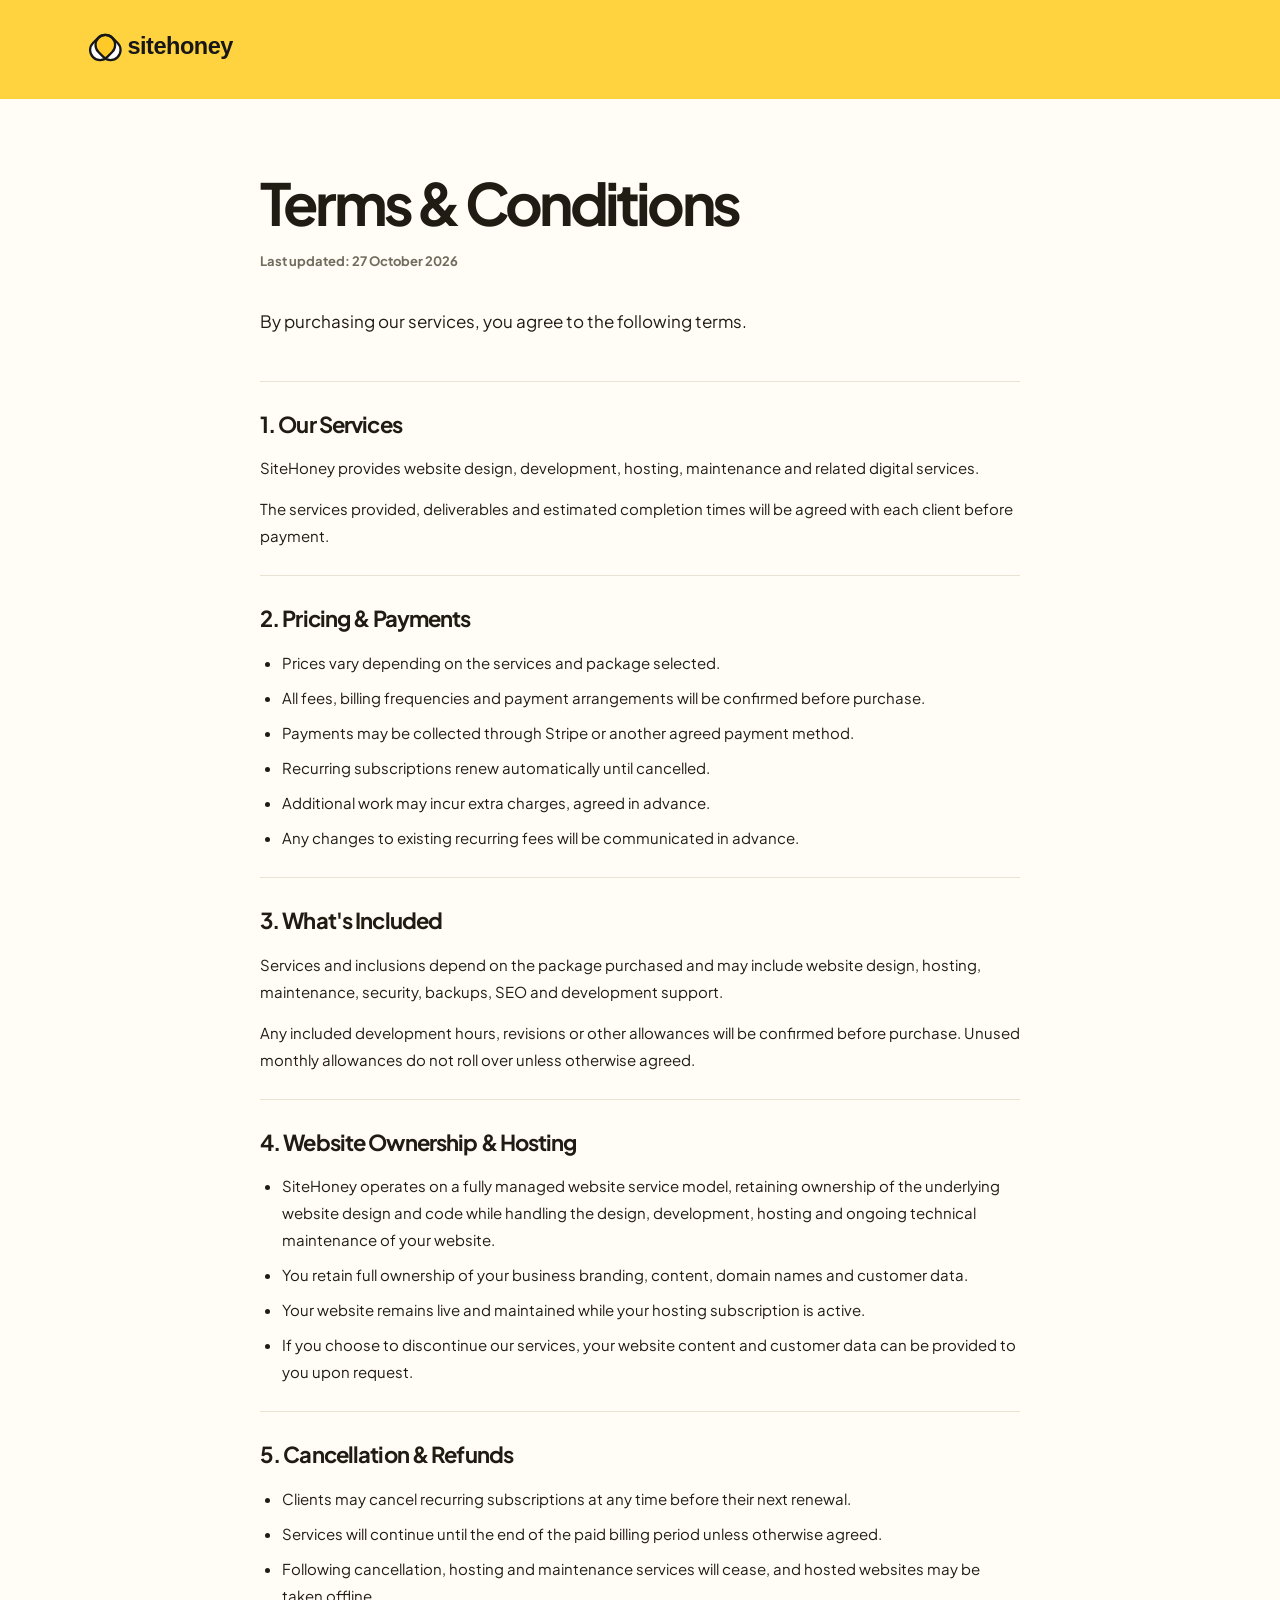
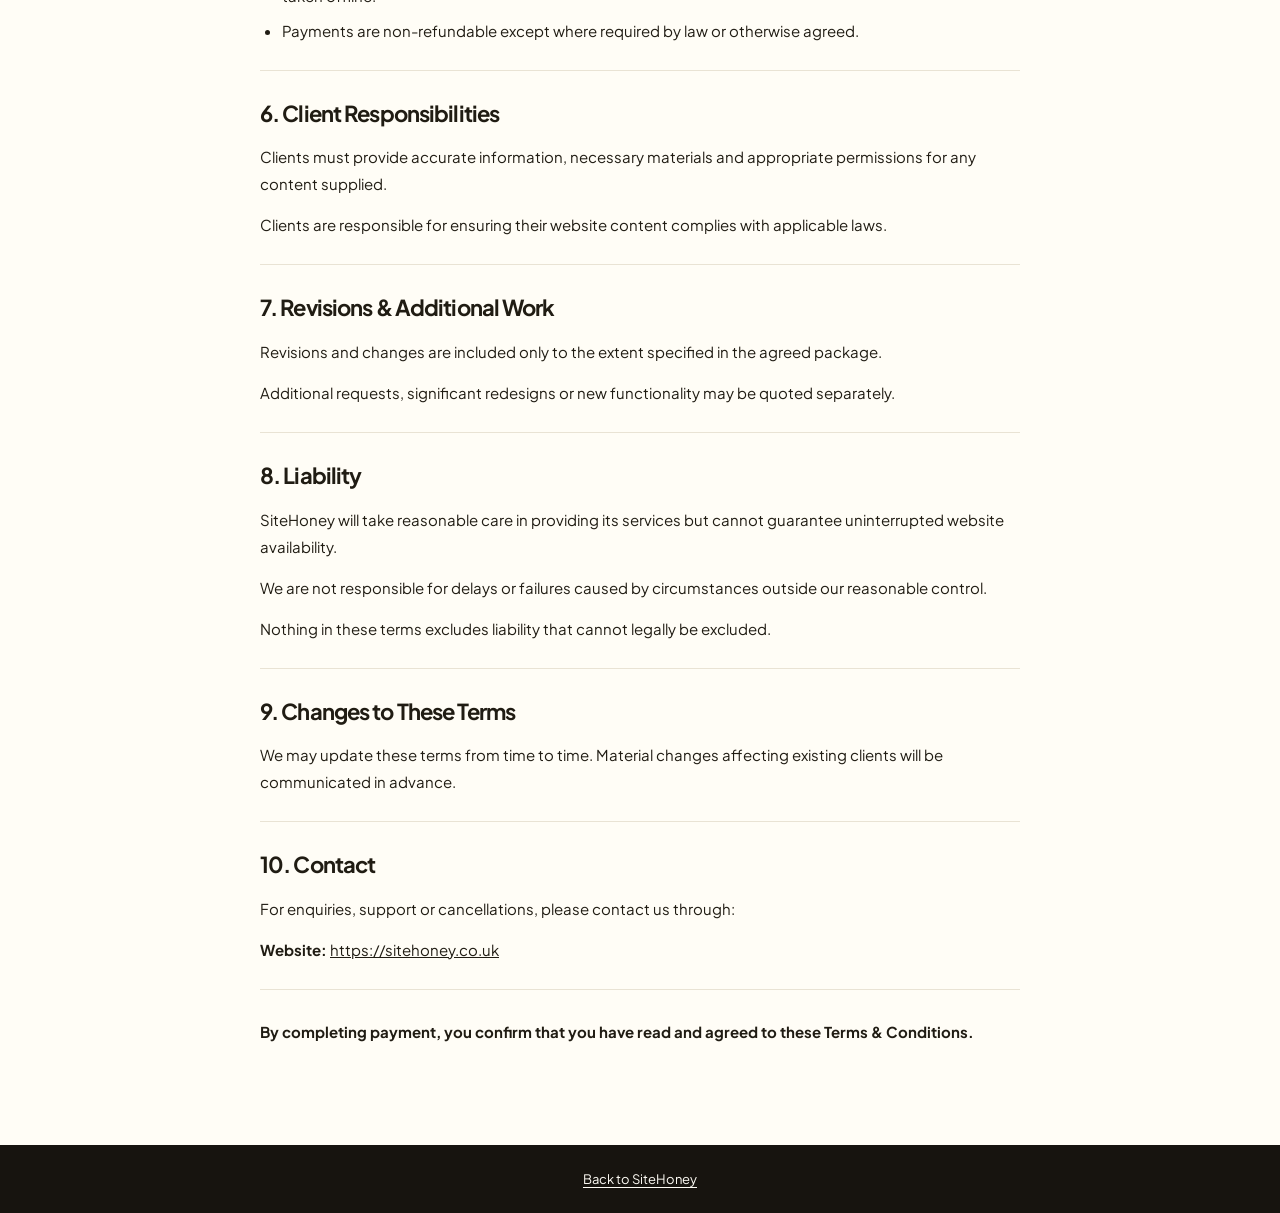
==== terms/index.html @ e10ef5e4 "Use clean Terms URL" ====
<!doctype html>
<html lang="en">
<head>
  <meta charset="utf-8">
  <meta name="viewport" content="width=device-width, initial-scale=1">
  <meta name="theme-color" content="#ffd23f">
  <meta name="description" content="Terms and Conditions for SiteHoney website design, development, hosting and maintenance services.">
  <link rel="icon" href="../assets/logo/sitehoney-square.svg" type="image/svg+xml">
  <link rel="apple-touch-icon" href="../assets/logo/sitehoney-square.png">
  <link rel="preconnect" href="https://fonts.googleapis.com">
  <link rel="preconnect" href="https://fonts.gstatic.com" crossorigin>
  <link href="https://fonts.googleapis.com/css2?family=Plus+Jakarta+Sans:wght@400;500;600;700;800&display=swap" rel="stylesheet">
  <link rel="canonical" href="https://sitehoney.co.uk/terms/">
  <title>Terms &amp; Conditions | SiteHoney</title>
  <style>
    :root{--ink:#201c13;--cream:#fffdf6;--muted:#706b5d;--line:#e9e3d4;--yellow:#ffd23f}
    *{box-sizing:border-box}
    body{margin:0;background:var(--cream);color:var(--ink);font-family:'Plus Jakarta Sans',sans-serif;-webkit-font-smoothing:antialiased}
    a{color:inherit}
    a:focus-visible{outline:3px solid var(--ink);outline-offset:4px}
    .site-header{background:var(--yellow);padding:22px max(24px,calc((100% - 1120px)/2))}
    .site-header a{display:inline-flex;align-items:center;text-decoration:none}
    .site-header img{display:block;width:190px;max-width:100%;height:auto}
    main{width:min(760px,calc(100% - 48px));margin:0 auto;padding:72px 0 100px}
    h1{font-size:clamp(36px,6vw,58px);line-height:1.12;letter-spacing:-.065em;margin:0 0 14px}
    .updated{font-size:13px;font-weight:700;color:var(--muted);margin:0 0 34px}
    .intro{font-size:17px;line-height:1.75;margin:0 0 44px}
    section{border-top:1px solid var(--line);padding:28px 0 26px}
    h2{font-size:22px;line-height:1.3;letter-spacing:-.04em;margin:0 0 16px}
    p,li{font-size:15px;line-height:1.8}
    p{margin:0 0 14px}
    p:last-child{margin-bottom:0}
    ul{margin:0;padding-left:22px}
    li+li{margin-top:8px}
    .agreement{border-top:1px solid var(--line);padding-top:28px;font-weight:700}
    footer{background:#17140f;color:#fffdf6;padding:26px 24px;text-align:center;font-size:13px}
    footer a{color:inherit;text-underline-offset:3px}
    @media(max-width:600px){.site-header{padding:18px 24px}.site-header img{width:160px}main{padding:48px 0 72px}section{padding:24px 0 22px}}
  </style>
</head>
<body>
  <header class="site-header"><a href="/" aria-label="SiteHoney home"><img src="../assets/logo/sitehoney-wordmark.svg" alt="SiteHoney"></a></header>
  <main>
    <h1>Terms &amp; Conditions</h1>
    <p class="updated">Last updated: 27 October 2026</p>
    <p class="intro">By purchasing our services, you agree to the following terms.</p>

    <section>
      <h2>1. Our Services</h2>
      <p>SiteHoney provides website design, development, hosting, maintenance and related digital services.</p>
      <p>The services provided, deliverables and estimated completion times will be agreed with each client before payment.</p>
    </section>

    <section>
      <h2>2. Pricing &amp; Payments</h2>
      <ul>
        <li>Prices vary depending on the services and package selected.</li>
        <li>All fees, billing frequencies and payment arrangements will be confirmed before purchase.</li>
        <li>Payments may be collected through Stripe or another agreed payment method.</li>
        <li>Recurring subscriptions renew automatically until cancelled.</li>
        <li>Additional work may incur extra charges, agreed in advance.</li>
        <li>Any changes to existing recurring fees will be communicated in advance.</li>
      </ul>
    </section>

    <section>
      <h2>3. What's Included</h2>
      <p>Services and inclusions depend on the package purchased and may include website design, hosting, maintenance, security, backups, SEO and development support.</p>
      <p>Any included development hours, revisions or other allowances will be confirmed before purchase. Unused monthly allowances do not roll over unless otherwise agreed.</p>
    </section>

    <section>
      <h2>4. Website Ownership &amp; Hosting</h2>
      <ul>
        <li>SiteHoney operates on a fully managed website service model, retaining ownership of the underlying website design and code while handling the design, development, hosting and ongoing technical maintenance of your website.</li>
        <li>You retain full ownership of your business branding, content, domain names and customer data.</li>
        <li>Your website remains live and maintained while your hosting subscription is active.</li>
        <li>If you choose to discontinue our services, your website content and customer data can be provided to you upon request.</li>
      </ul>
    </section>

    <section>
      <h2>5. Cancellation &amp; Refunds</h2>
      <ul>
        <li>Clients may cancel recurring subscriptions at any time before their next renewal.</li>
        <li>Services will continue until the end of the paid billing period unless otherwise agreed.</li>
        <li>Following cancellation, hosting and maintenance services will cease, and hosted websites may be taken offline.</li>
        <li>Payments are non-refundable except where required by law or otherwise agreed.</li>
      </ul>
    </section>

    <section>
      <h2>6. Client Responsibilities</h2>
      <p>Clients must provide accurate information, necessary materials and appropriate permissions for any content supplied.</p>
      <p>Clients are responsible for ensuring their website content complies with applicable laws.</p>
    </section>

    <section>
      <h2>7. Revisions &amp; Additional Work</h2>
      <p>Revisions and changes are included only to the extent specified in the agreed package.</p>
      <p>Additional requests, significant redesigns or new functionality may be quoted separately.</p>
    </section>

    <section>
      <h2>8. Liability</h2>
      <p>SiteHoney will take reasonable care in providing its services but cannot guarantee uninterrupted website availability.</p>
      <p>We are not responsible for delays or failures caused by circumstances outside our reasonable control.</p>
      <p>Nothing in these terms excludes liability that cannot legally be excluded.</p>
    </section>

    <section>
      <h2>9. Changes to These Terms</h2>
      <p>We may update these terms from time to time. Material changes affecting existing clients will be communicated in advance.</p>
    </section>

    <section>
      <h2>10. Contact</h2>
      <p>For enquiries, support or cancellations, please contact us through:</p>
      <p><strong>Website:</strong> <a href="https://sitehoney.co.uk">https://sitehoney.co.uk</a></p>
    </section>

    <p class="agreement">By completing payment, you confirm that you have read and agreed to these Terms &amp; Conditions.</p>
  </main>
  <footer><a href="/">Back to SiteHoney</a></footer>
</body>
</html>
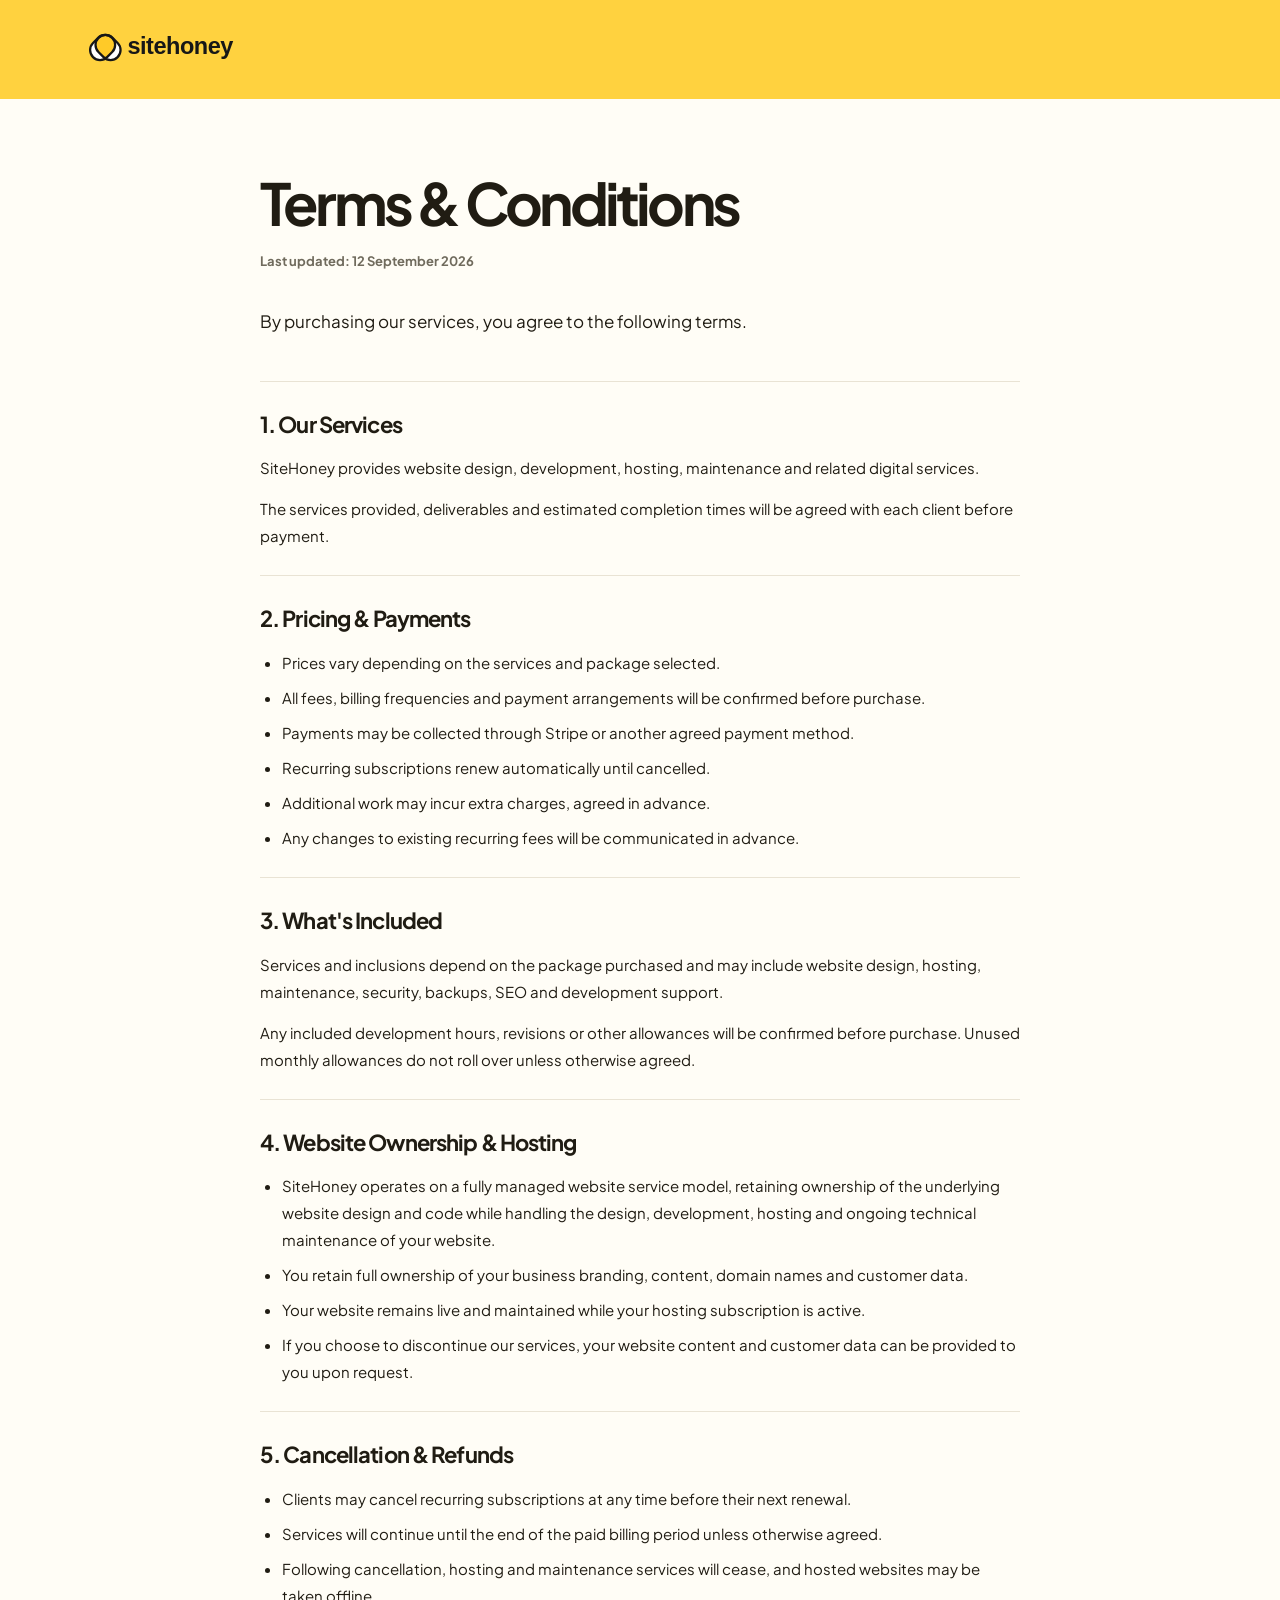
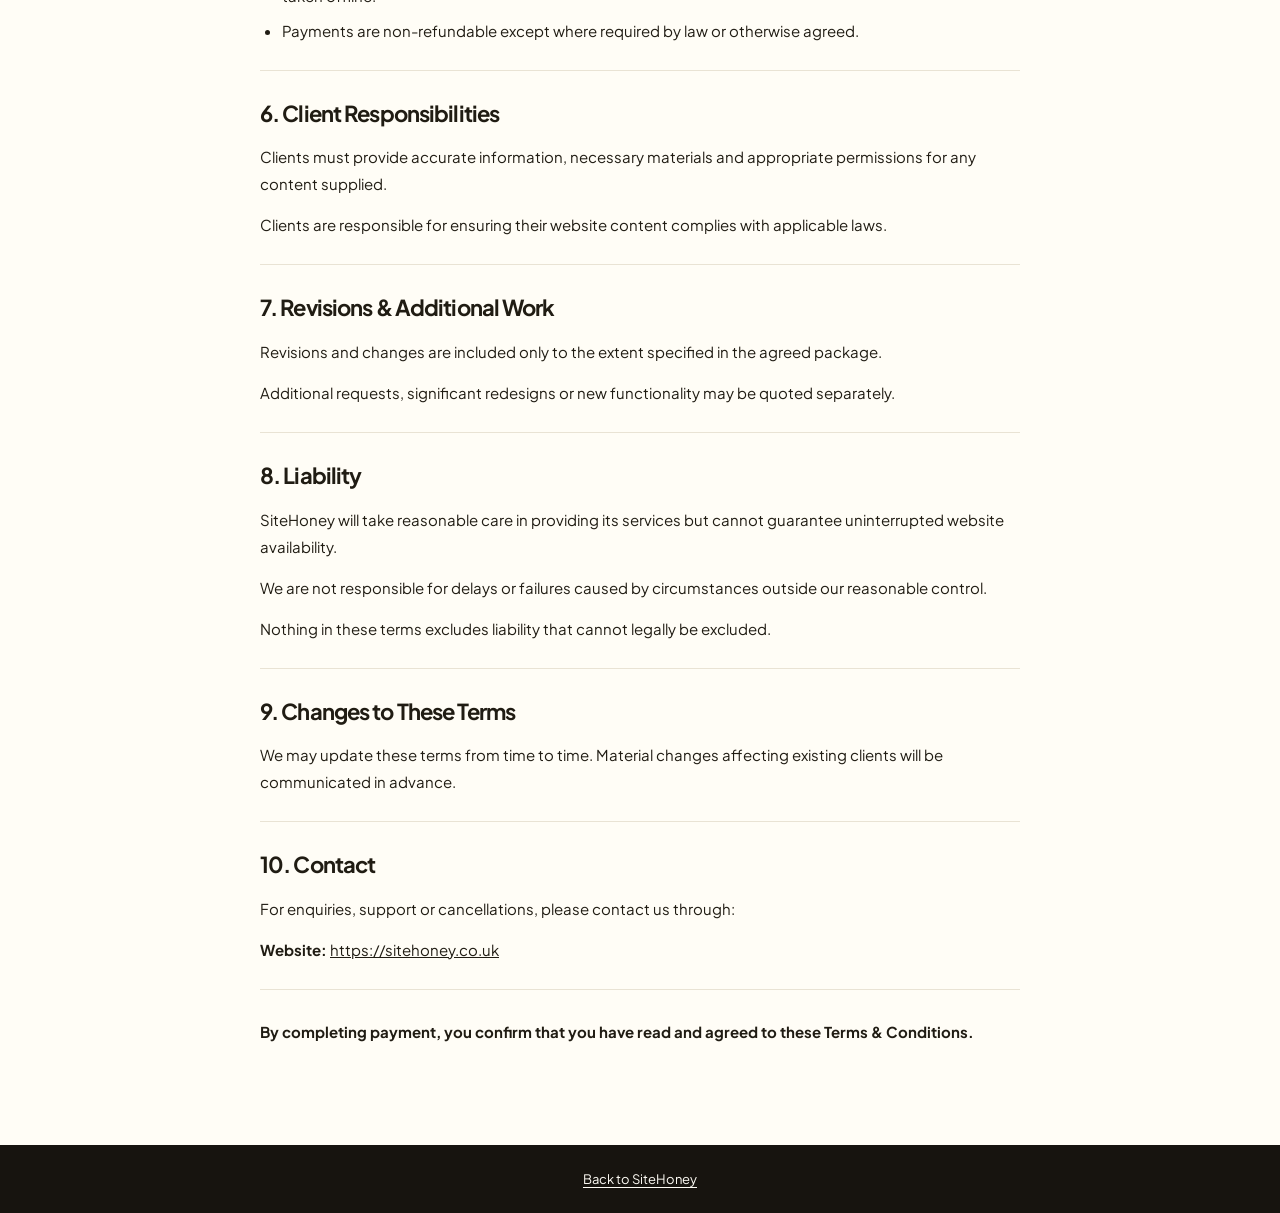
==== commit 0cfc645d: "Update Terms displayed date" ====
--- a/terms/index.html
+++ b/terms/index.html
@@ -42,7 +42,7 @@
   <header class="site-header"><a href="/" aria-label="SiteHoney home"><img src="../assets/logo/sitehoney-wordmark.svg" alt="SiteHoney"></a></header>
   <main>
     <h1>Terms &amp; Conditions</h1>
-    <p class="updated">Last updated: 27 October 2026</p>
+    <p class="updated">Last updated: 12 September 2026</p>
     <p class="intro">By purchasing our services, you agree to the following terms.</p>
 
     <section>
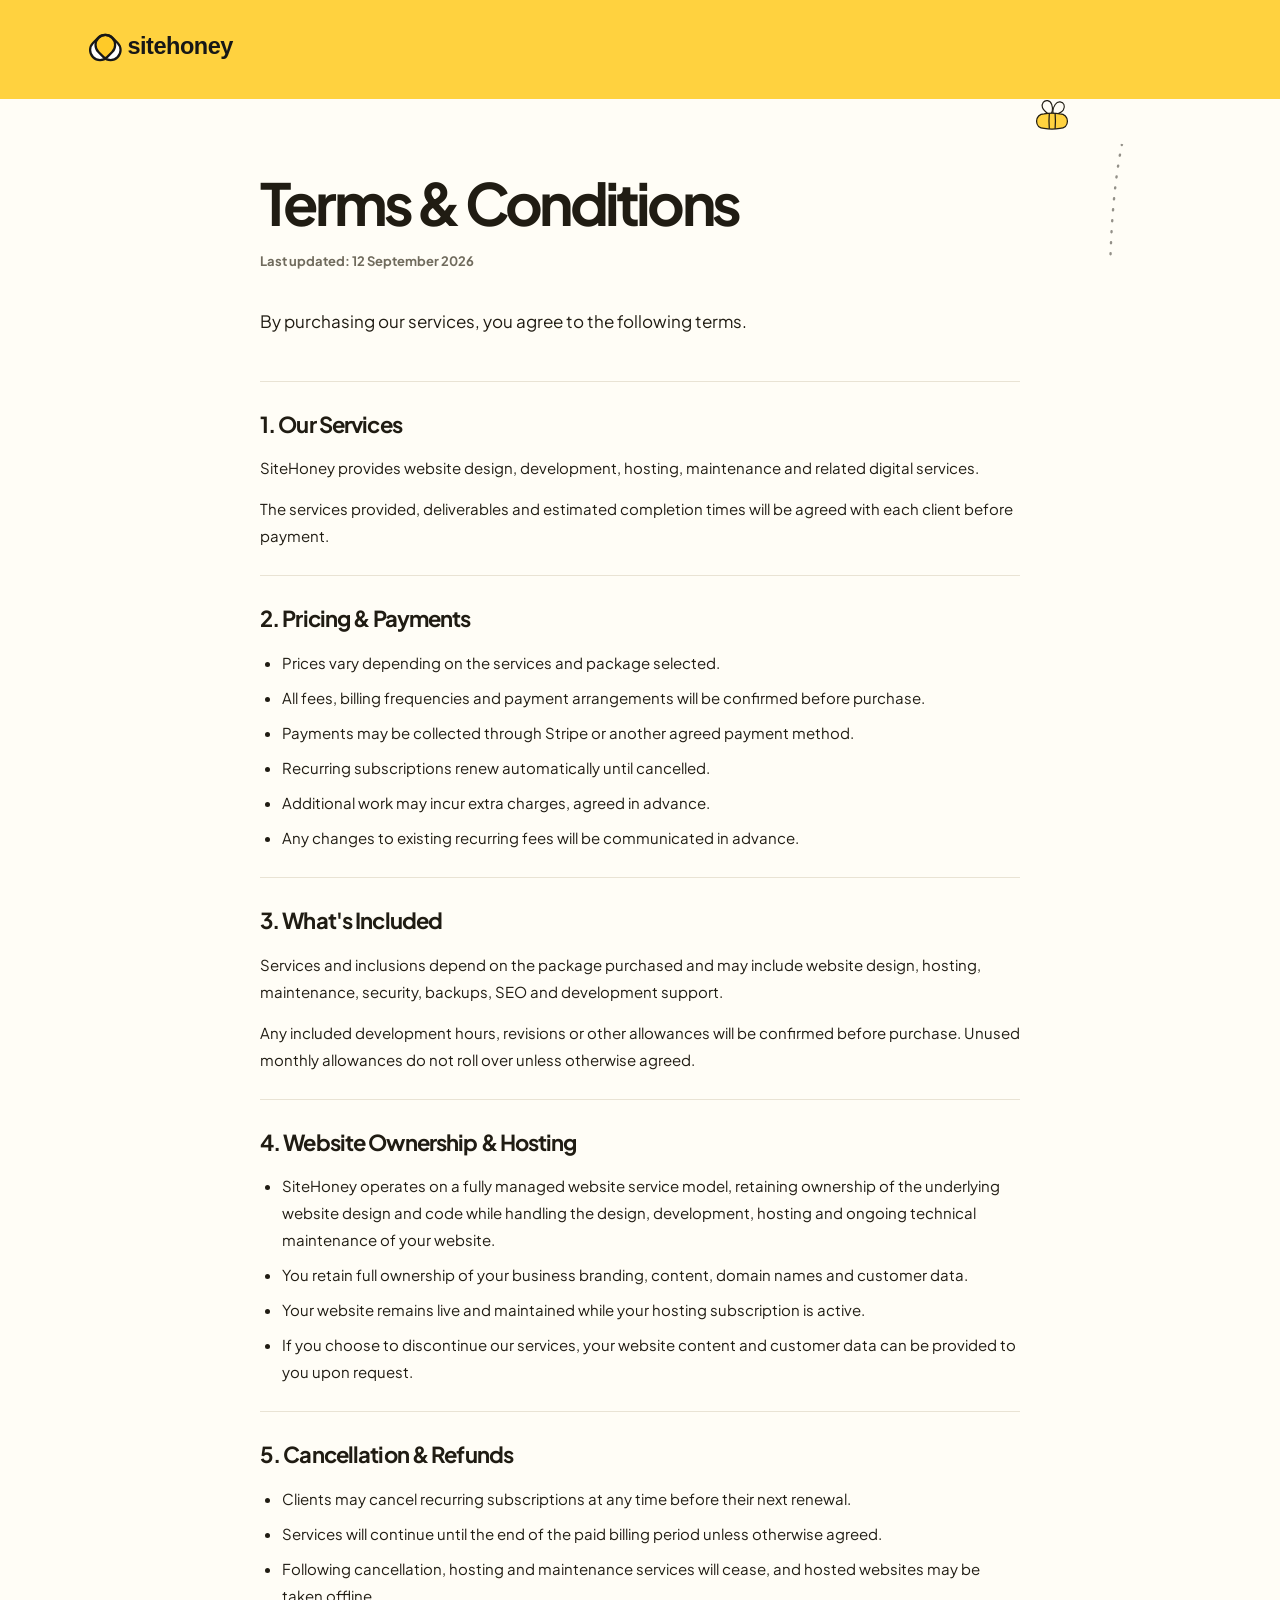
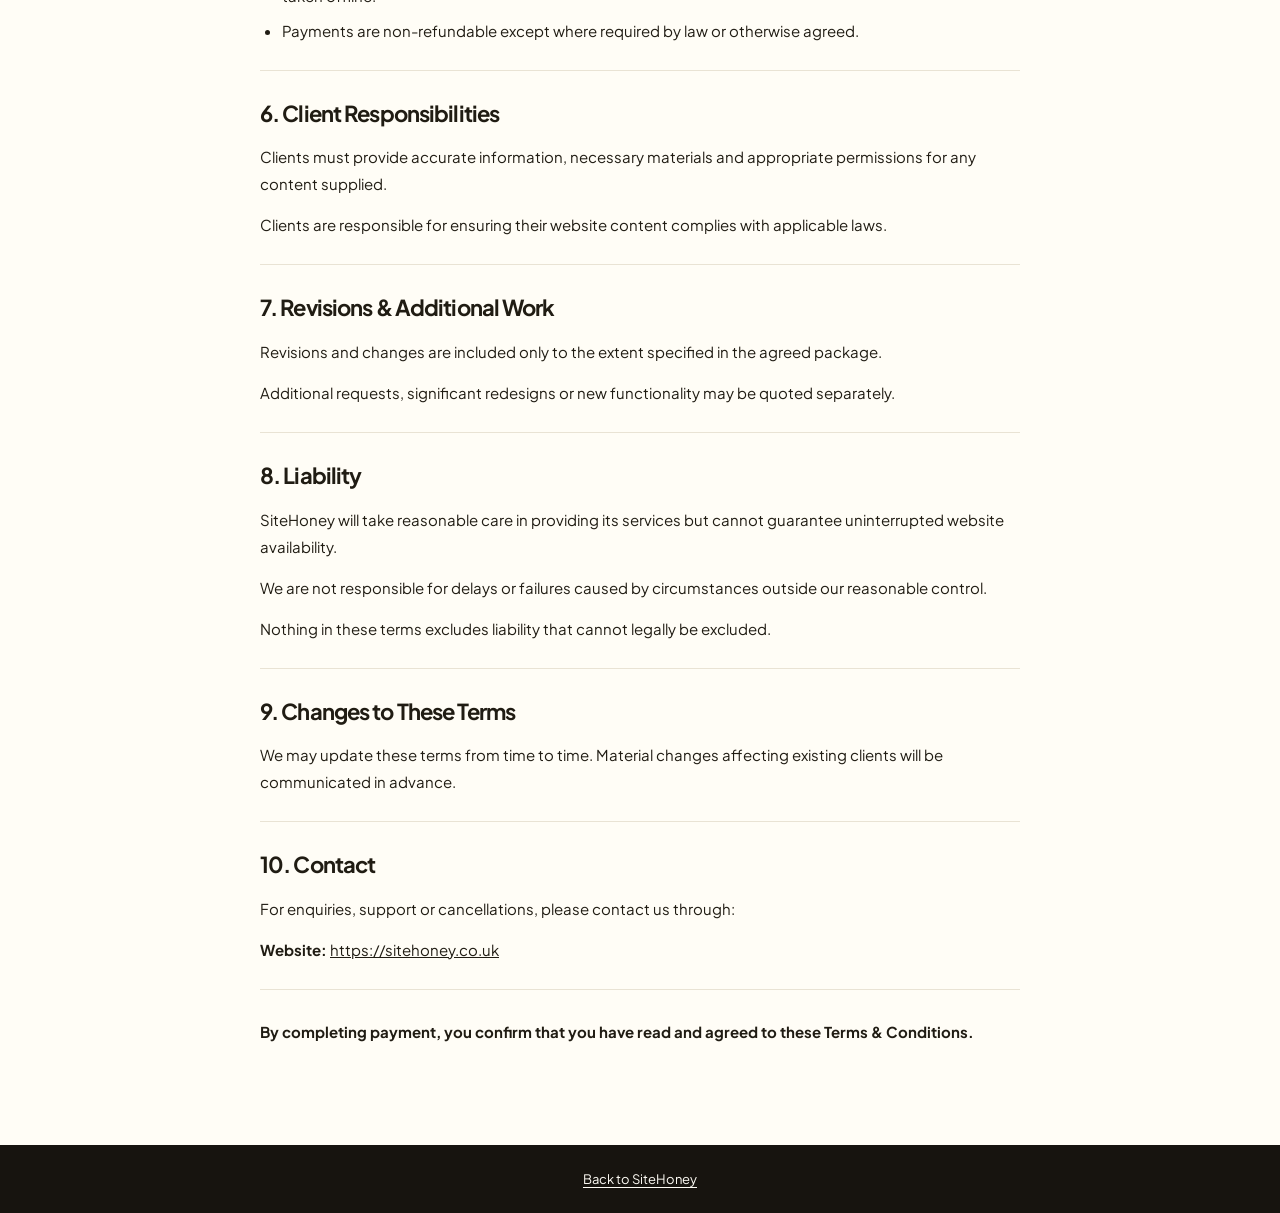
==== commit 380647b6: "Add scroll-following bee to Terms page" ====
--- a/terms/index.html
+++ b/terms/index.html
@@ -21,7 +21,7 @@
     .site-header{background:var(--yellow);padding:22px max(24px,calc((100% - 1120px)/2))}
     .site-header a{display:inline-flex;align-items:center;text-decoration:none}
     .site-header img{display:block;width:190px;max-width:100%;height:auto}
-    main{width:min(760px,calc(100% - 48px));margin:0 auto;padding:72px 0 100px}
+    main{position:relative;width:min(760px,calc(100% - 48px));margin:0 auto;padding:72px 0 100px}
     h1{font-size:clamp(36px,6vw,58px);line-height:1.12;letter-spacing:-.065em;margin:0 0 14px}
     .updated{font-size:13px;font-weight:700;color:var(--muted);margin:0 0 34px}
     .intro{font-size:17px;line-height:1.75;margin:0 0 44px}
@@ -35,12 +35,32 @@
     .agreement{border-top:1px solid var(--line);padding-top:28px;font-weight:700}
     footer{background:#17140f;color:#fffdf6;padding:26px 24px;text-align:center;font-size:13px}
     footer a{color:inherit;text-underline-offset:3px}
+    .terms-flight{position:absolute;top:0;bottom:0;left:calc(100% + 12px);width:clamp(46px,calc((100vw - 760px)/2 - 32px),180px);pointer-events:none;overflow:visible}
+    .terms-flight-track{display:block;width:100%;height:100%;overflow:visible}
+    .terms-flight-trail{fill:none;stroke:var(--ink);stroke-width:2.4;stroke-linecap:round;stroke-dasharray:1 10;opacity:.48}
+    .terms-bee{position:absolute;top:0;left:0;width:40px;height:33px;color:var(--ink);overflow:visible;will-change:transform}
+    @media(max-width:900px){main{width:min(760px,calc(100% - 96px));margin-left:24px;margin-right:72px}.terms-flight{left:calc(100% + 5px);width:46px}.terms-bee{width:32px;height:26px}}
     @media(max-width:600px){.site-header{padding:18px 24px}.site-header img{width:160px}main{padding:48px 0 72px}section{padding:24px 0 22px}}
+    @media(prefers-reduced-motion:reduce){.terms-flight{display:none}}
   </style>
 </head>
 <body>
   <header class="site-header"><a href="/" aria-label="SiteHoney home"><img src="../assets/logo/sitehoney-wordmark.svg" alt="SiteHoney"></a></header>
   <main>
+    <div class="terms-flight" aria-hidden="true">
+      <svg class="terms-flight-track">
+        <defs><mask id="terms-trail-reveal" maskUnits="userSpaceOnUse"><path id="terms-trail-mask" fill="none" stroke="#fff" stroke-width="8"/></mask></defs>
+        <path id="terms-flight-path" class="terms-flight-trail" mask="url(#terms-trail-reveal)"/>
+      </svg>
+      <svg class="terms-bee" viewBox="0 0 96 78">
+        <g fill="#fffdf6" stroke="currentColor" stroke-width="2.7">
+          <g><path d="M44 39 C36 35 26 33 21 25 C16 16 20 7 29 6 C39 5 45 17 46 28 C46 33 45 37 44 39 Z"/><animateTransform attributeName="transform" type="rotate" values="-13 44 39;14 44 39;-13 44 39" dur=".12s" repeatCount="indefinite"/></g>
+          <g><path d="M52 39 C60 35 70 33 75 25 C80 16 76 7 67 6 C57 5 51 17 50 28 C50 33 51 37 52 39 Z"/><animateTransform attributeName="transform" type="rotate" values="13 52 39;-14 52 39;13 52 39" dur=".105s" begin="-.052s" repeatCount="indefinite"/></g>
+        </g>
+        <path d="M29 35 C18 35 11 43 11 53 C11 63 18 70 29 70 Q48 73 67 70 C78 70 85 63 85 53 C85 43 78 35 67 35 Q48 32 29 35 Z" fill="#ffd23f" stroke="currentColor" stroke-width="3"/>
+        <path d="M41.5 35.2 Q40 52.5 41.5 69.6 M55.5 35.2 Q57 52.5 55.5 69.6" stroke="currentColor" stroke-width="3" stroke-linecap="round" fill="none"/>
+      </svg>
+    </div>
     <h1>Terms &amp; Conditions</h1>
     <p class="updated">Last updated: 12 September 2026</p>
     <p class="intro">By purchasing our services, you agree to the following terms.</p>
@@ -122,5 +142,79 @@
     <p class="agreement">By completing payment, you confirm that you have read and agreed to these Terms &amp; Conditions.</p>
   </main>
   <footer><a href="/">Back to SiteHoney</a></footer>
+  <script>
+    (() => {
+      const flight = document.querySelector('.terms-flight');
+      const path = document.getElementById('terms-flight-path');
+      const mask = document.getElementById('terms-trail-mask');
+      const bee = document.querySelector('.terms-bee');
+      let pathLength = 0;
+      let current = 0;
+      let target = 0;
+      let animating = false;
+
+      function makePath() {
+        const width = flight.clientWidth;
+        const height = flight.clientHeight;
+        const center = width / 2;
+        const swing = Math.min(width * .28, 42);
+        const start = 45;
+        const finish = height - 42;
+        const span = finish - start;
+        const first = start + span * .27;
+        const second = start + span * .66;
+        const loop = Math.min(68, Math.max(26, span * .055));
+        const d = [
+          `M ${center} ${start}`,
+          `C ${center-swing} ${start+span*.08} ${center+swing} ${first-loop} ${center} ${first}`,
+          `C ${center+swing*1.4} ${first-loop*.65} ${center+swing*1.4} ${first+loop*.65} ${center} ${first+loop*.55}`,
+          `C ${center-swing*1.4} ${first+loop*.65} ${center-swing*1.4} ${first-loop*.65} ${center} ${first}`,
+          `C ${center-swing} ${first+span*.1} ${center+swing} ${second-loop} ${center} ${second}`,
+          `C ${center-swing*1.4} ${second-loop*.65} ${center-swing*1.4} ${second+loop*.65} ${center} ${second+loop*.55}`,
+          `C ${center+swing*1.4} ${second+loop*.65} ${center+swing*1.4} ${second-loop*.65} ${center} ${second}`,
+          `C ${center+swing} ${second+span*.12} ${center-swing} ${finish-span*.1} ${center} ${finish}`
+        ].join(' ');
+        path.setAttribute('d', d);
+        mask.setAttribute('d', d);
+        pathLength = path.getTotalLength();
+        draw();
+      }
+
+      function draw() {
+        const distance = current * pathLength;
+        const point = path.getPointAtLength(distance);
+        const before = path.getPointAtLength(Math.max(0, distance - 10));
+        const after = path.getPointAtLength(Math.min(pathLength, distance + 10));
+        const tilt = Math.max(-22, Math.min(22, (after.x - before.x) * 1.4));
+        bee.style.transform = `translate3d(${point.x - bee.offsetWidth/2}px, ${point.y - bee.offsetHeight/2}px, 0) rotate(${tilt}deg)`;
+        mask.setAttribute('stroke-dasharray', `${distance} ${pathLength + 10}`);
+      }
+
+      function update() {
+        current += (target - current) * .22;
+        if (Math.abs(target - current) < .0005) current = target;
+        draw();
+        if (current !== target) requestAnimationFrame(update);
+        else animating = false;
+      }
+
+      function onScroll() {
+        const scrollable = document.documentElement.scrollHeight - window.innerHeight;
+        target = scrollable > 0 ? Math.max(0, Math.min(1, window.scrollY / scrollable)) : 0;
+        if (!animating) {
+          animating = true;
+          requestAnimationFrame(update);
+        }
+      }
+
+      makePath();
+      current = target = Math.max(0, Math.min(1, window.scrollY / Math.max(1, document.documentElement.scrollHeight - window.innerHeight)));
+      draw();
+      window.addEventListener('scroll', onScroll, {passive:true});
+      window.addEventListener('resize', makePath, {passive:true});
+      document.fonts?.ready.then(makePath);
+      if ('ResizeObserver' in window) new ResizeObserver(makePath).observe(document.querySelector('main'));
+    })();
+  </script>
 </body>
 </html>
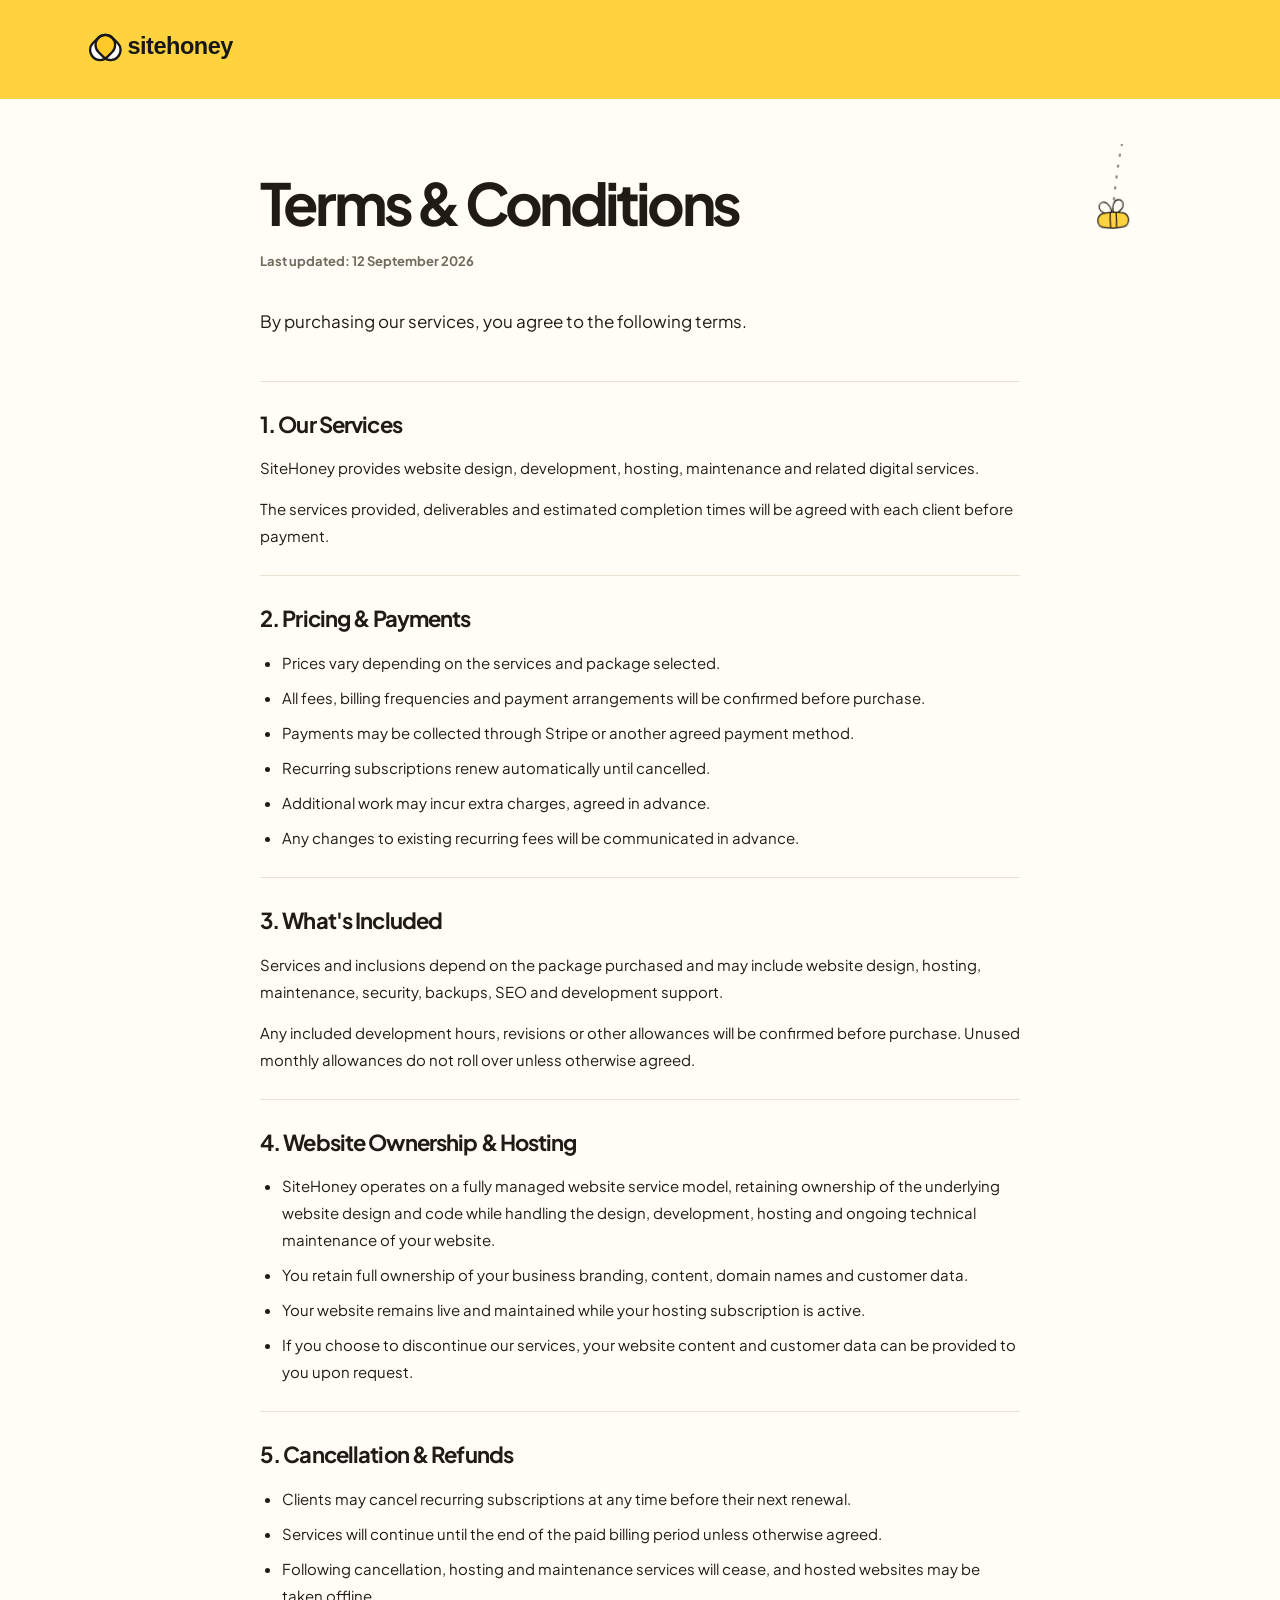
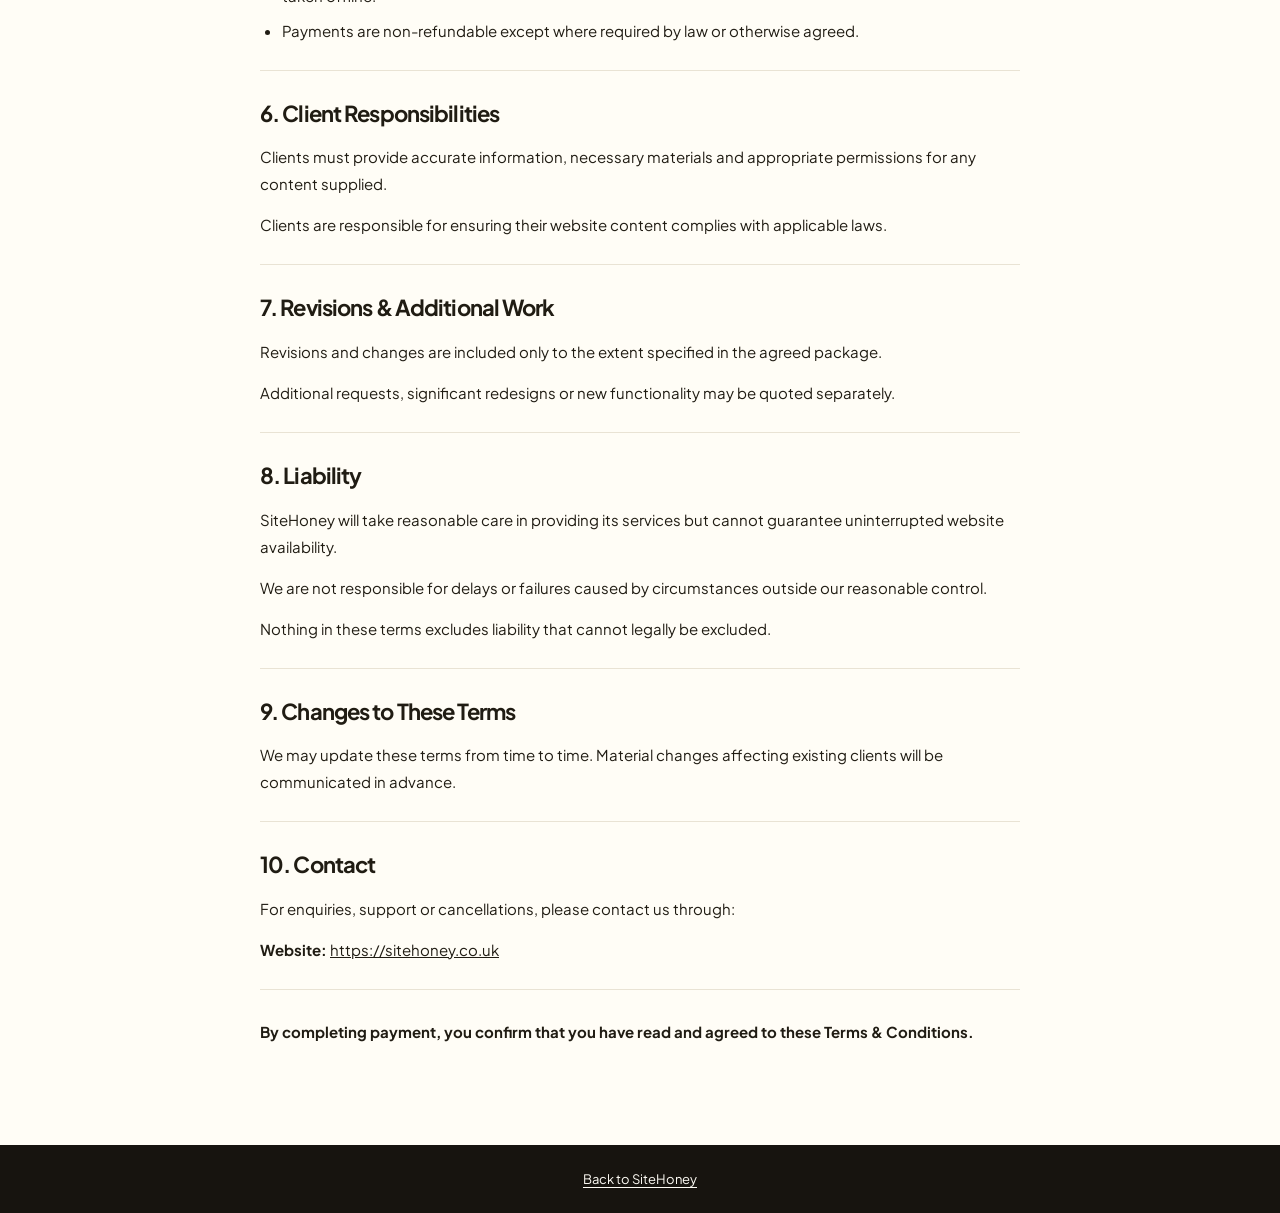
==== commit b6befe7a: "Fix Terms bee path positioning" ====
--- a/terms/index.html
+++ b/terms/index.html
@@ -35,7 +35,7 @@
     .agreement{border-top:1px solid var(--line);padding-top:28px;font-weight:700}
     footer{background:#17140f;color:#fffdf6;padding:26px 24px;text-align:center;font-size:13px}
     footer a{color:inherit;text-underline-offset:3px}
-    .terms-flight{position:absolute;top:0;bottom:0;left:calc(100% + 12px);width:clamp(46px,calc((100vw - 760px)/2 - 32px),180px);pointer-events:none;overflow:visible}
+    .terms-flight{position:absolute;top:0;bottom:0;left:calc(100% + 12px);width:clamp(46px,calc(50vw - 412px),180px);pointer-events:none;overflow:visible}
     .terms-flight-track{display:block;width:100%;height:100%;overflow:visible}
     .terms-flight-trail{fill:none;stroke:var(--ink);stroke-width:2.4;stroke-linecap:round;stroke-dasharray:1 10;opacity:.48}
     .terms-bee{position:absolute;top:0;left:0;width:40px;height:33px;color:var(--ink);overflow:visible;will-change:transform}
@@ -149,6 +149,8 @@
       const mask = document.getElementById('terms-trail-mask');
       const bee = document.querySelector('.terms-bee');
       let pathLength = 0;
+      let beeWidth = 0;
+      let beeHeight = 0;
       let current = 0;
       let target = 0;
       let animating = false;
@@ -177,6 +179,8 @@
         path.setAttribute('d', d);
         mask.setAttribute('d', d);
         pathLength = path.getTotalLength();
+        beeWidth = parseFloat(getComputedStyle(bee).width);
+        beeHeight = parseFloat(getComputedStyle(bee).height);
         draw();
       }
 
@@ -186,7 +190,9 @@
         const before = path.getPointAtLength(Math.max(0, distance - 10));
         const after = path.getPointAtLength(Math.min(pathLength, distance + 10));
         const tilt = Math.max(-22, Math.min(22, (after.x - before.x) * 1.4));
-        bee.style.transform = `translate3d(${point.x - bee.offsetWidth/2}px, ${point.y - bee.offsetHeight/2}px, 0) rotate(${tilt}deg)`;
+        bee.style.left = `${point.x - beeWidth/2}px`;
+        bee.style.top = `${point.y - beeHeight/2}px`;
+        bee.style.transform = `rotate(${tilt}deg)`;
         mask.setAttribute('stroke-dasharray', `${distance} ${pathLength + 10}`);
       }
 
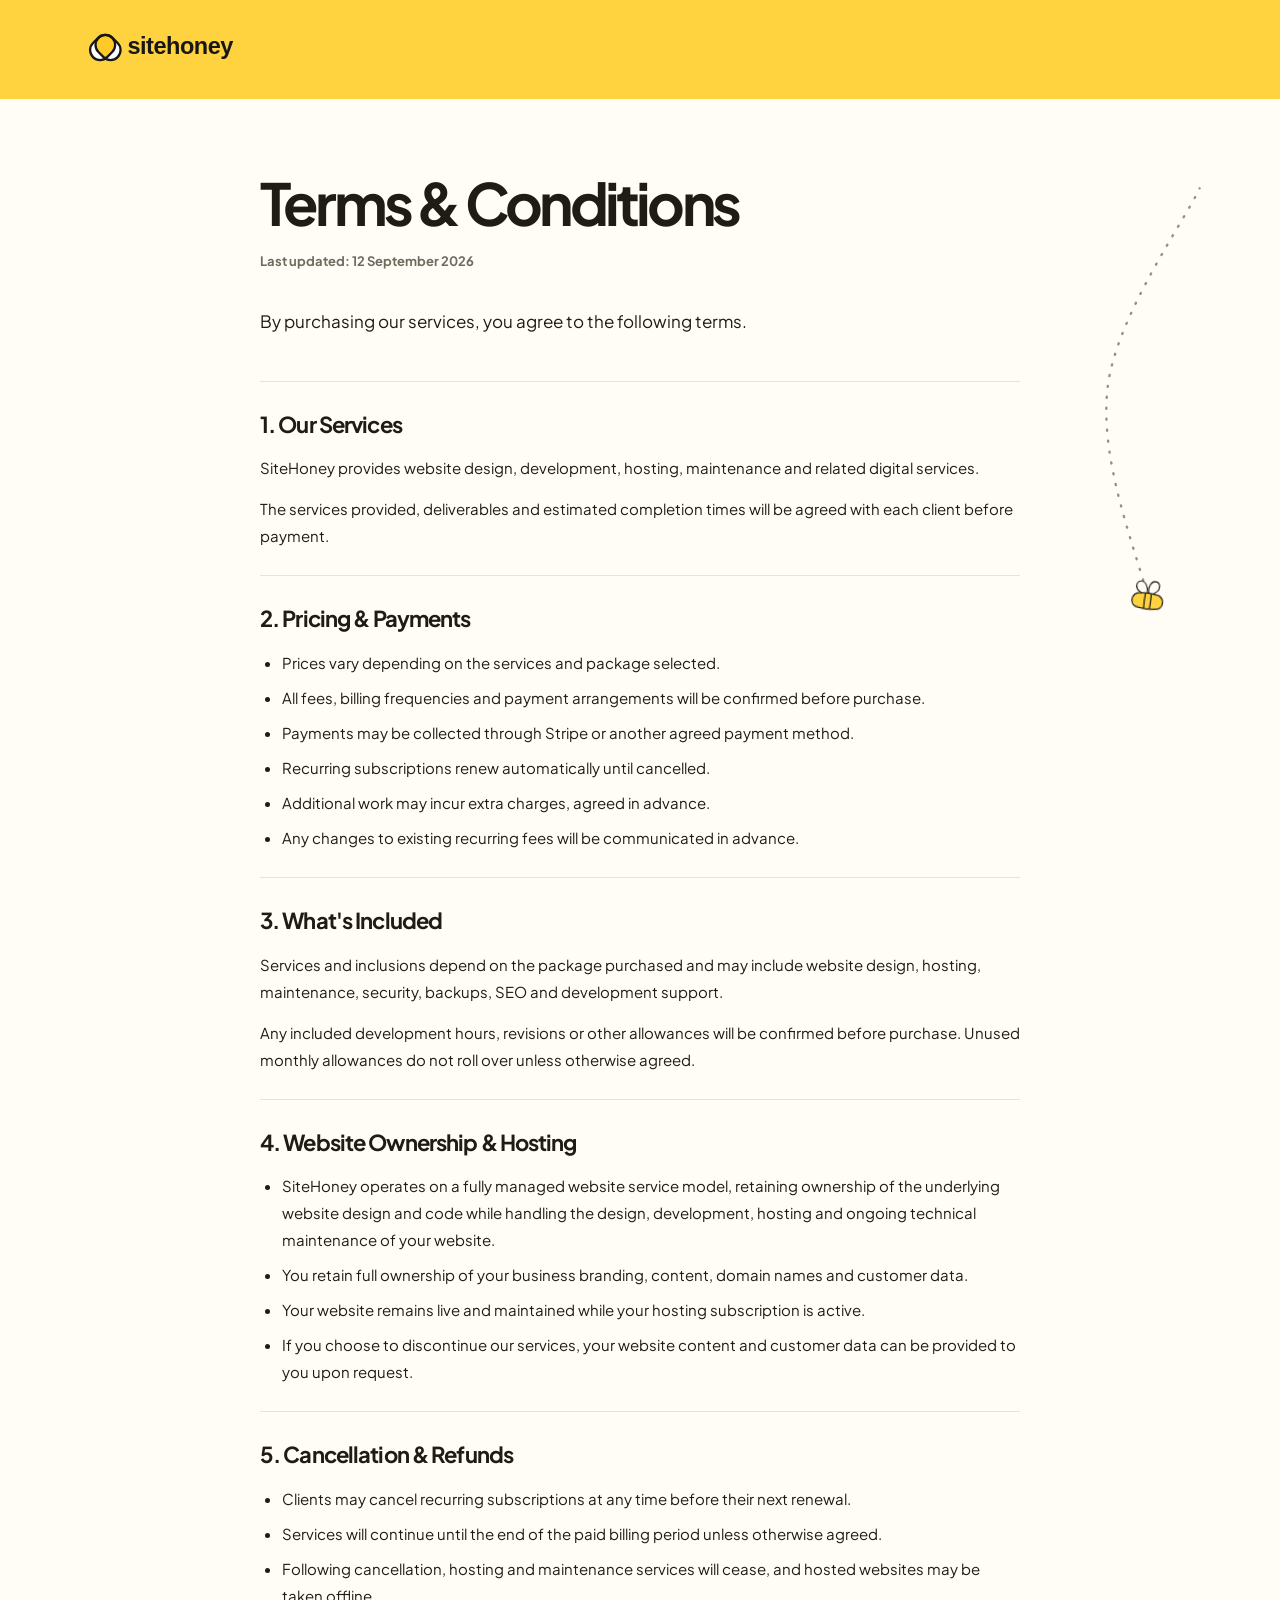
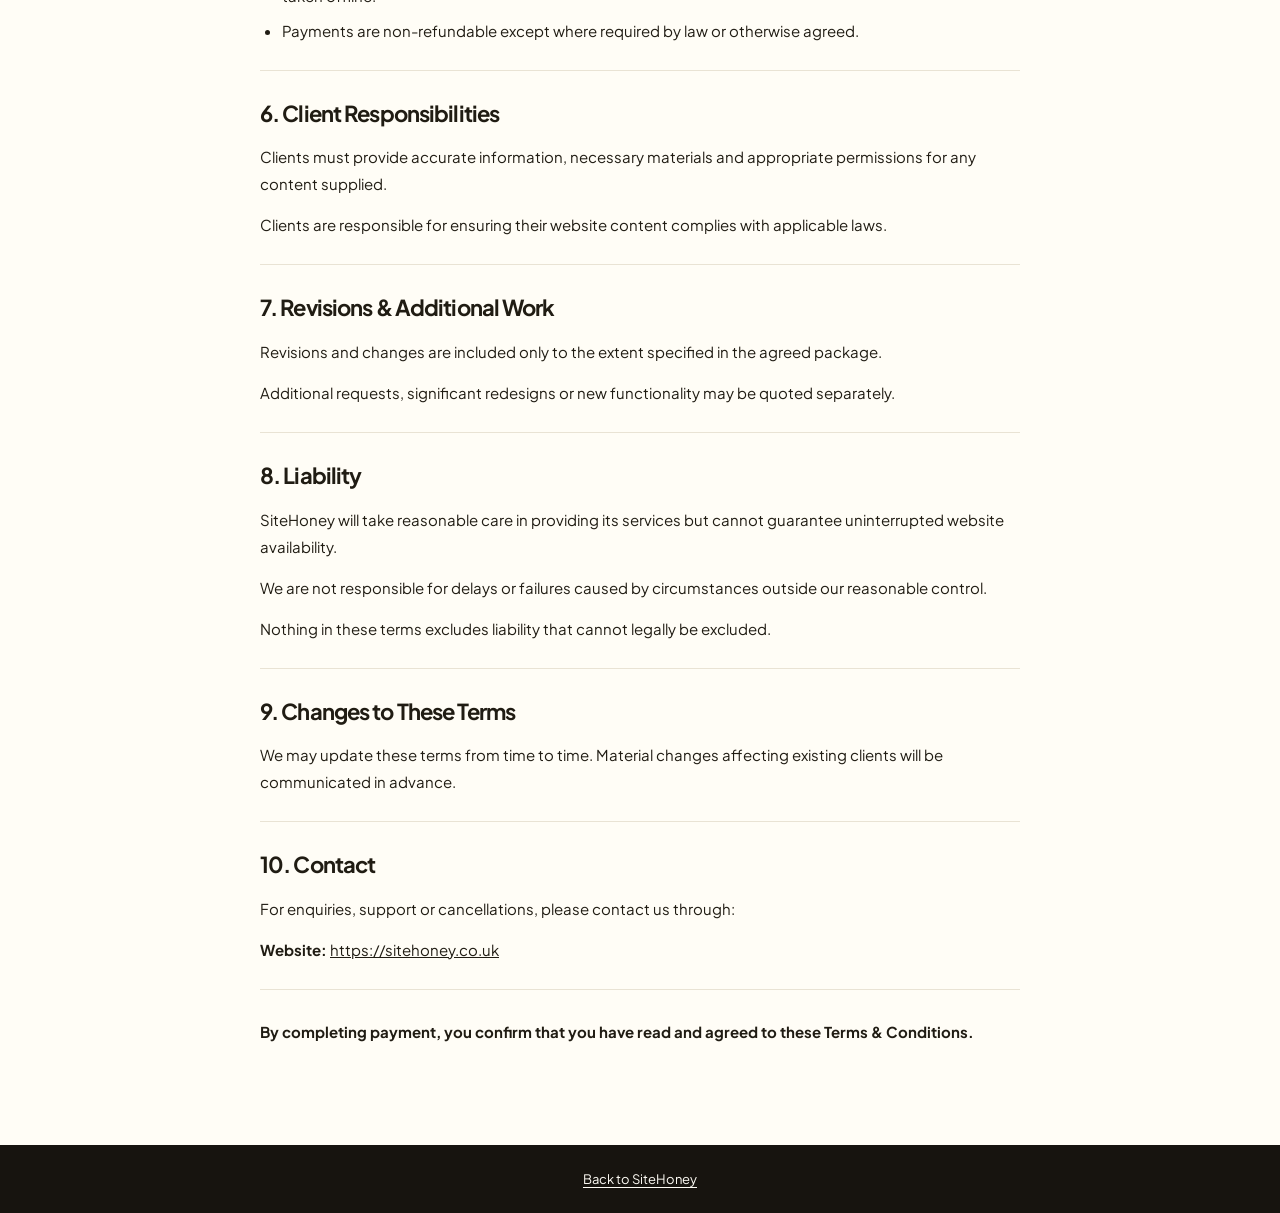
==== commit 624fb65b: "Add bee page loader and smooth Terms flight loops" ====
--- a/terms/index.html
+++ b/terms/index.html
@@ -35,16 +35,18 @@
     .agreement{border-top:1px solid var(--line);padding-top:28px;font-weight:700}
     footer{background:#17140f;color:#fffdf6;padding:26px 24px;text-align:center;font-size:13px}
     footer a{color:inherit;text-underline-offset:3px}
-    .terms-flight{position:absolute;top:0;bottom:0;left:calc(100% + 12px);width:clamp(46px,calc(50vw - 412px),180px);pointer-events:none;overflow:visible}
+    .terms-flight{position:absolute;top:0;bottom:0;left:calc(100% + 36px);width:clamp(46px,calc(50vw - 416px),240px);pointer-events:none;overflow:visible}
     .terms-flight-track{display:block;width:100%;height:100%;overflow:visible}
     .terms-flight-trail{fill:none;stroke:var(--ink);stroke-width:2.4;stroke-linecap:round;stroke-dasharray:1 10;opacity:.48}
     .terms-bee{position:absolute;top:0;left:0;width:40px;height:33px;color:var(--ink);overflow:visible;will-change:transform}
-    @media(max-width:900px){main{width:min(760px,calc(100% - 96px));margin-left:24px;margin-right:72px}.terms-flight{left:calc(100% + 5px);width:46px}.terms-bee{width:32px;height:26px}}
+    @media(max-width:920px){.terms-flight{left:calc(100% + 24px);width:46px}.terms-bee{width:32px;height:26px}}
+    @media(max-width:888px){main{width:min(760px,calc(100% - 120px));margin-left:24px;margin-right:96px}.terms-flight{width:64px}}
     @media(max-width:600px){.site-header{padding:18px 24px}.site-header img{width:160px}main{padding:48px 0 72px}section{padding:24px 0 22px}}
     @media(prefers-reduced-motion:reduce){.terms-flight{display:none}}
   </style>
-</head>
+<link rel="stylesheet" href="../assets/page-loader.css"></head>
 <body>
+<script src="../assets/page-loader.js"></script>
   <header class="site-header"><a href="/" aria-label="SiteHoney home"><img src="../assets/logo/sitehoney-wordmark.svg" alt="SiteHoney"></a></header>
   <main>
     <div class="terms-flight" aria-hidden="true">
@@ -148,6 +150,7 @@
       const path = document.getElementById('terms-flight-path');
       const mask = document.getElementById('terms-trail-mask');
       const bee = document.querySelector('.terms-bee');
+      const heading = document.querySelector('h1');
       let pathLength = 0;
       let beeWidth = 0;
       let beeHeight = 0;
@@ -158,29 +161,53 @@
       function makePath() {
         const width = flight.clientWidth;
         const height = flight.clientHeight;
-        const center = width / 2;
-        const swing = Math.min(width * .28, 42);
-        const start = 45;
+        beeWidth = parseFloat(getComputedStyle(bee).width);
+        beeHeight = parseFloat(getComputedStyle(bee).height);
+        const edge = beeWidth / 2 + 3;
+        const usable = Math.max(0, width - edge * 2);
+        const x = fraction => edge + usable * fraction;
+        const start = heading.getBoundingClientRect().top - flight.getBoundingClientRect().top + beeHeight / 2;
         const finish = height - 42;
         const span = finish - start;
-        const first = start + span * .27;
-        const second = start + span * .66;
-        const loop = Math.min(68, Math.max(26, span * .055));
-        const d = [
-          `M ${center} ${start}`,
-          `C ${center-swing} ${start+span*.08} ${center+swing} ${first-loop} ${center} ${first}`,
-          `C ${center+swing*1.4} ${first-loop*.65} ${center+swing*1.4} ${first+loop*.65} ${center} ${first+loop*.55}`,
-          `C ${center-swing*1.4} ${first+loop*.65} ${center-swing*1.4} ${first-loop*.65} ${center} ${first}`,
-          `C ${center-swing} ${first+span*.1} ${center+swing} ${second-loop} ${center} ${second}`,
-          `C ${center-swing*1.4} ${second-loop*.65} ${center-swing*1.4} ${second+loop*.65} ${center} ${second+loop*.55}`,
-          `C ${center+swing*1.4} ${second+loop*.65} ${center+swing*1.4} ${second-loop*.65} ${center} ${second}`,
-          `C ${center+swing} ${second+span*.12} ${center-swing} ${finish-span*.1} ${center} ${finish}`
-        ].join(' ');
+        const y = fraction => start + span * fraction;
+        // Uneven, generous loops joined by a continuous spline: no repeated
+        // swirl template or abrupt changes of direction at segment boundaries.
+        const loop = Math.min(usable * .95, span * .095);
+        const points = [
+          [x(.68), start],
+          [x(.16), y(.08)],
+          [x(.42), y(.17)],
+          [x(.89), y(.26)],
+          [x(.54), y(.26) + loop],
+          [x(.06), y(.26) + loop * .45],
+          [x(.22), y(.26) - loop * .55],
+          [x(.83), y(.26) - loop * .24],
+          [x(.70), y(.39)],
+          [x(.12), y(.49)],
+          [x(.34), y(.58)],
+          [x(.92), y(.65)],
+          [x(.71), y(.65) - loop * .72],
+          [x(.10), y(.65) - loop * .40],
+          [x(.19), y(.65) + loop * .64],
+          [x(.81), y(.76)],
+          [x(.61), y(.87)],
+          [x(.12), y(.94)],
+          [x(.65), finish]
+        ];
+        const segments = [`M ${points[0].join(' ')}`];
+        for (let i = 0; i < points.length - 1; i++) {
+          const previous = points[Math.max(0, i - 1)];
+          const from = points[i];
+          const to = points[i + 1];
+          const next = points[Math.min(points.length - 1, i + 2)];
+          const c1 = from.map((value, axis) => value + (to[axis] - previous[axis]) / 6);
+          const c2 = to.map((value, axis) => value - (next[axis] - from[axis]) / 6);
+          segments.push(`C ${c1.join(' ')} ${c2.join(' ')} ${to.join(' ')}`);
+        }
+        const d = segments.join(' ');
         path.setAttribute('d', d);
         mask.setAttribute('d', d);
         pathLength = path.getTotalLength();
-        beeWidth = parseFloat(getComputedStyle(bee).width);
-        beeHeight = parseFloat(getComputedStyle(bee).height);
         draw();
       }
 
@@ -189,19 +216,22 @@
         const point = path.getPointAtLength(distance);
         const before = path.getPointAtLength(Math.max(0, distance - 10));
         const after = path.getPointAtLength(Math.min(pathLength, distance + 10));
-        const tilt = Math.max(-22, Math.min(22, (after.x - before.x) * 1.4));
+        const tilt = Math.atan2(after.x - before.x, Math.abs(after.y - before.y)) * 180 / Math.PI * .45;
         bee.style.left = `${point.x - beeWidth/2}px`;
         bee.style.top = `${point.y - beeHeight/2}px`;
         bee.style.transform = `rotate(${tilt}deg)`;
         mask.setAttribute('stroke-dasharray', `${distance} ${pathLength + 10}`);
       }
 
-      function update() {
-        current += (target - current) * .22;
+      let lastFrame = 0;
+      function update(now) {
+        const elapsed = lastFrame ? Math.min(64, now - lastFrame) : 16.67;
+        lastFrame = now;
+        current += (target - current) * (1 - Math.exp(-elapsed / 130));
         if (Math.abs(target - current) < .0005) current = target;
         draw();
         if (current !== target) requestAnimationFrame(update);
-        else animating = false;
+        else { animating = false; lastFrame = 0; }
       }
 
       function onScroll() {
--- a/assets/page-loader.css
+++ b/assets/page-loader.css
@@ -0,0 +1,14 @@
+.honey-loader{position:fixed;inset:0;z-index:2147483647;display:grid;place-items:center;background:#fff8e6;color:#201c13;transform:translateY(0);transition:transform .85s cubic-bezier(.76,0,.24,1);font-family:'Plus Jakarta Sans',sans-serif;touch-action:none}
+.honey-loader.is-leaving{transform:translateY(-100%);pointer-events:none}
+.honey-loader[hidden]{display:none}
+.honey-loader-content{text-align:center;padding:24px}
+.honey-loader-flight{width:240px;height:150px;position:relative;margin:0 auto 24px}
+.honey-loader-trail{position:absolute;inset:0;width:100%;height:100%;fill:none;stroke:#bba36a;stroke-width:1.5;stroke-dasharray:1 7;stroke-linecap:round}
+.honey-loader-bee{position:absolute;left:0;top:0;width:36px;height:29.25px;color:#201c13;overflow:visible;will-change:transform}
+.honey-loader .bee-wing{animation:none!important;transform:none!important;transform-origin:initial!important}
+.honey-loader-copy{font-size:12px;letter-spacing:.14em;text-transform:uppercase;font-weight:700;margin:0;color:#796b4b}
+.honey-loader-dots{display:flex;justify-content:center;gap:7px;margin-top:22px}
+.honey-loader-dots i{width:6px;height:6px;background:#d6a724;border-radius:50%;animation:honey-dot 1s ease-in-out infinite}
+.honey-loader-dots i:nth-child(2){animation-delay:.15s}.honey-loader-dots i:nth-child(3){animation-delay:.3s}
+@keyframes honey-dot{50%{transform:translateY(-6px)}}
+@media(prefers-reduced-motion:reduce){.honey-loader{transition-duration:.01s}.honey-loader-dots i{animation:none}}
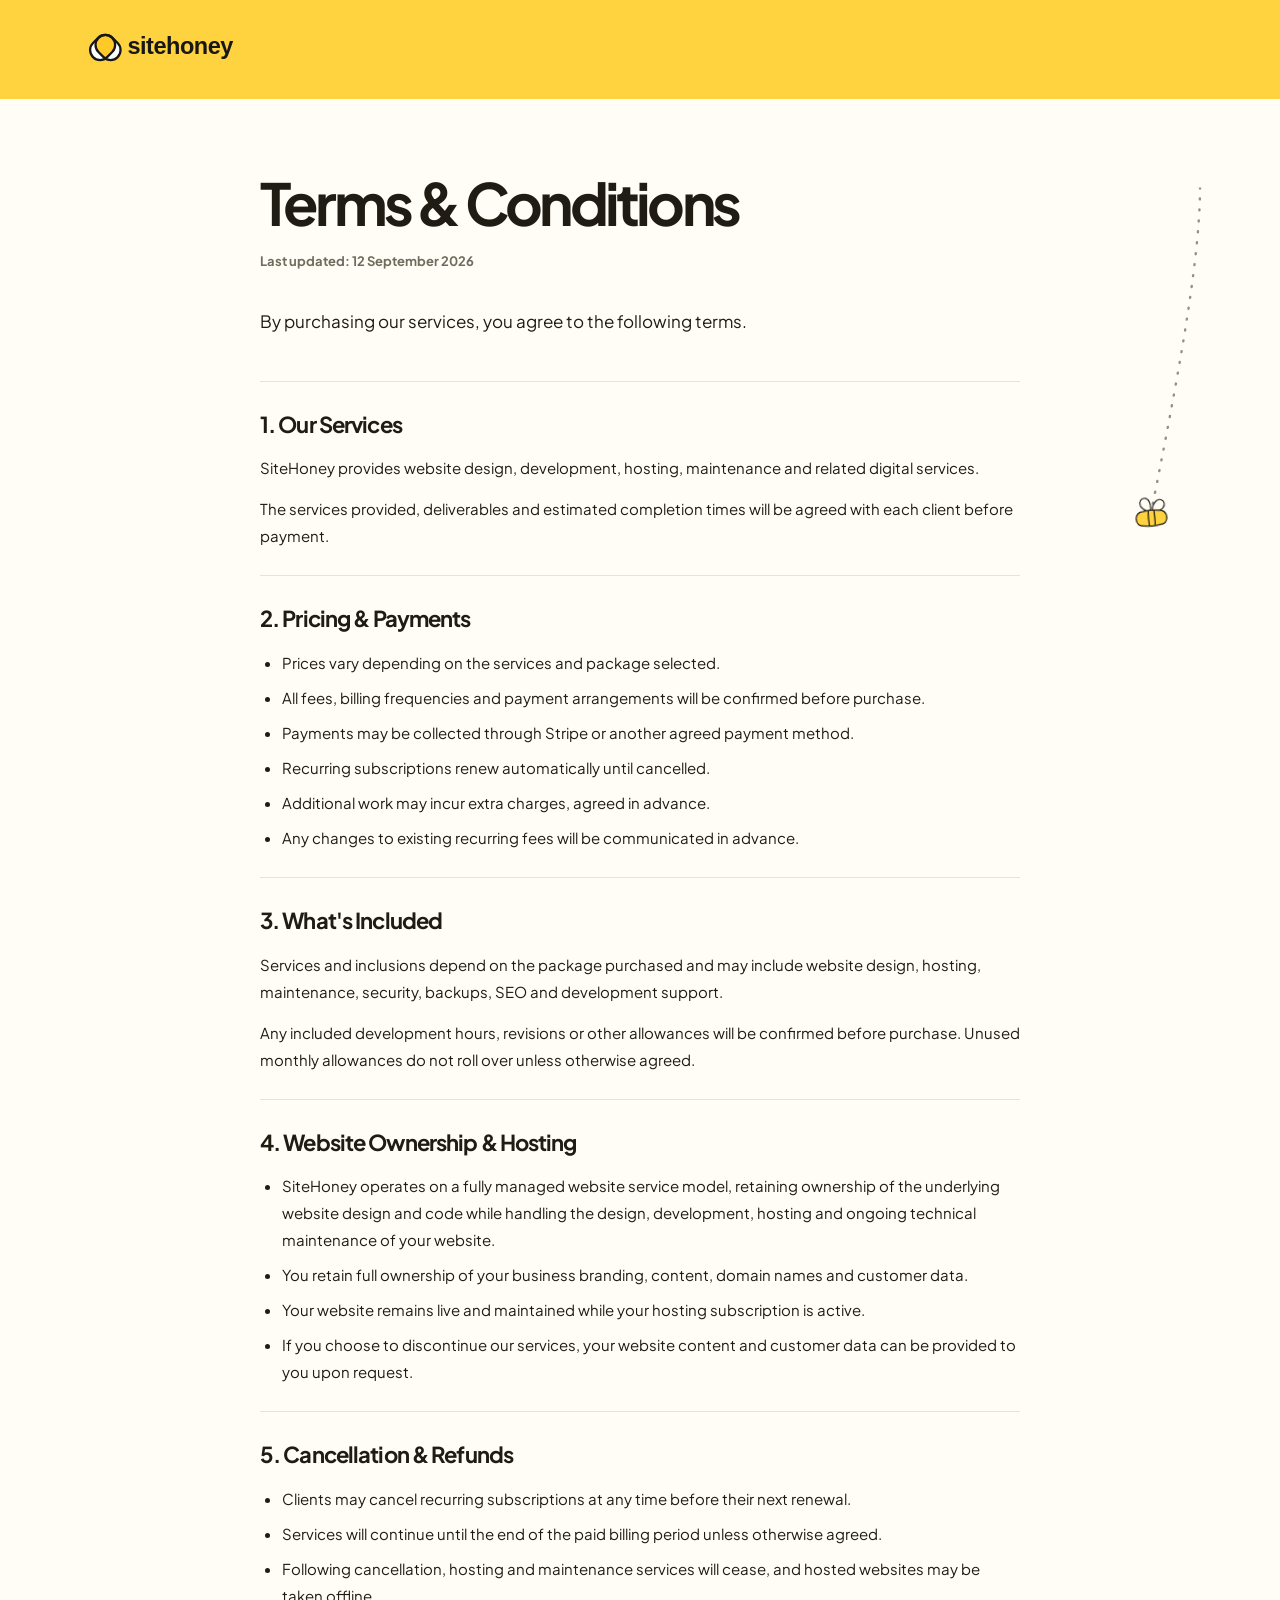
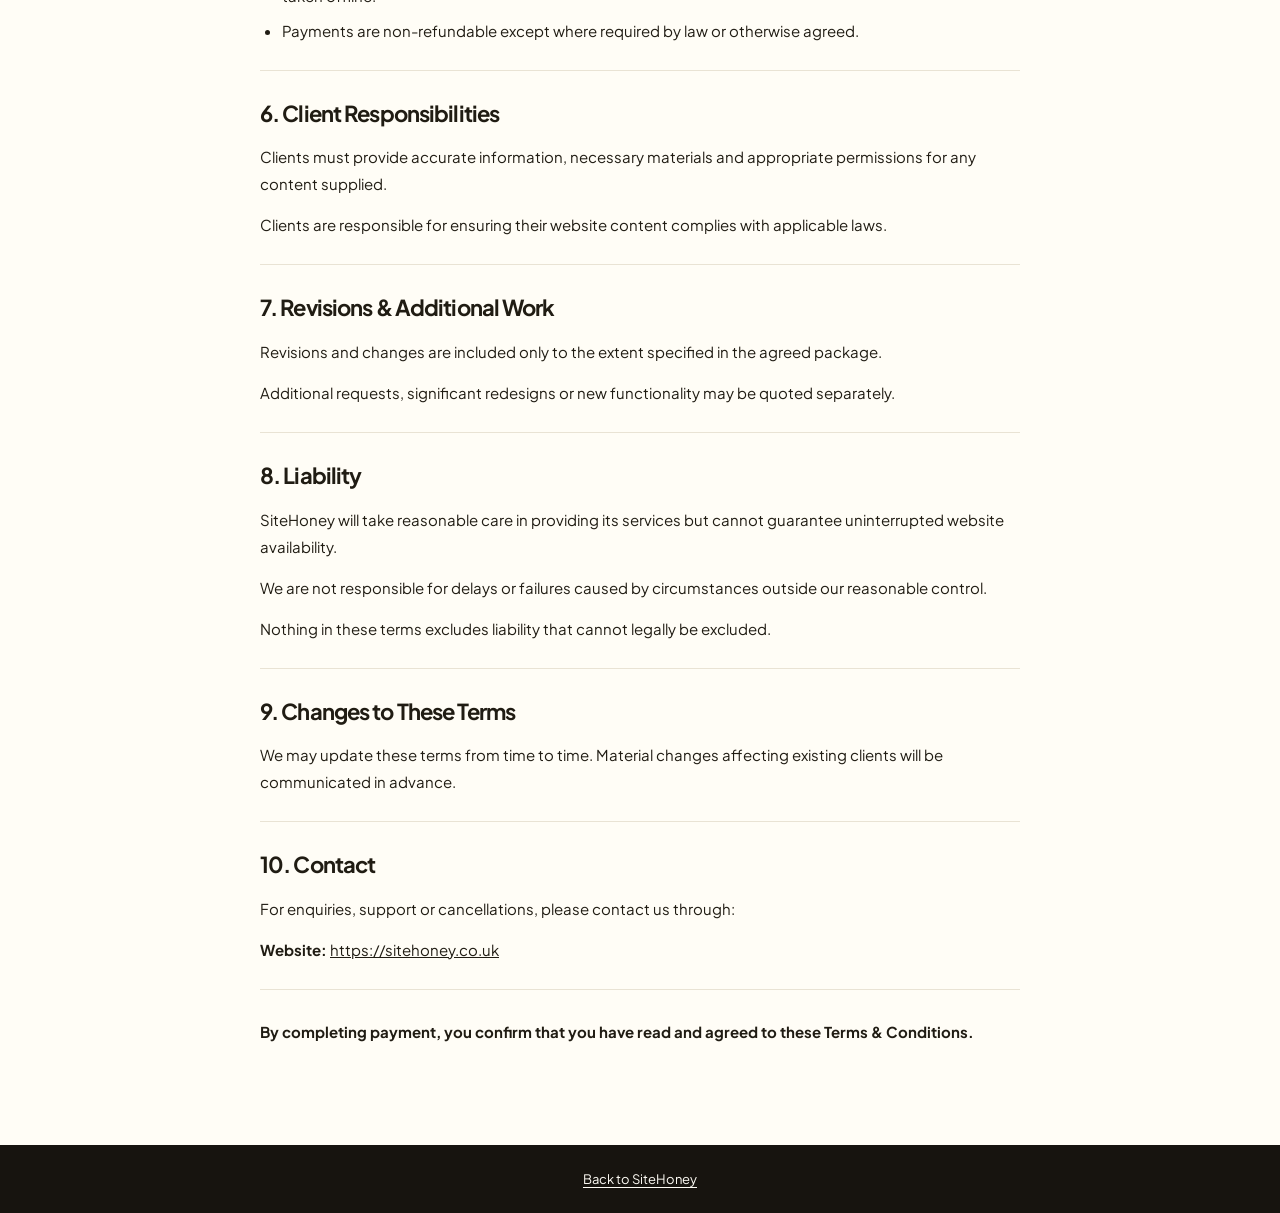
==== commit 43efb901: "Make Terms bee loops circular with smooth entry and exit" ====
--- a/terms/index.html
+++ b/terms/index.html
@@ -170,40 +170,34 @@
         const finish = height - 42;
         const span = finish - start;
         const y = fraction => start + span * fraction;
-        // Uneven, generous loops joined by a continuous spline: no repeated
-        // swirl template or abrupt changes of direction at segment boundaries.
-        const loop = Math.min(usable * .95, span * .095);
-        const points = [
-          [x(.68), start],
-          [x(.16), y(.08)],
-          [x(.42), y(.17)],
-          [x(.89), y(.26)],
-          [x(.54), y(.26) + loop],
-          [x(.06), y(.26) + loop * .45],
-          [x(.22), y(.26) - loop * .55],
-          [x(.83), y(.26) - loop * .24],
-          [x(.70), y(.39)],
-          [x(.12), y(.49)],
-          [x(.34), y(.58)],
-          [x(.92), y(.65)],
-          [x(.71), y(.65) - loop * .72],
-          [x(.10), y(.65) - loop * .40],
-          [x(.19), y(.65) + loop * .64],
-          [x(.81), y(.76)],
-          [x(.61), y(.87)],
-          [x(.12), y(.94)],
-          [x(.65), finish]
-        ];
-        const segments = [`M ${points[0].join(' ')}`];
-        for (let i = 0; i < points.length - 1; i++) {
-          const previous = points[Math.max(0, i - 1)];
-          const from = points[i];
-          const to = points[i + 1];
-          const next = points[Math.min(points.length - 1, i + 2)];
-          const c1 = from.map((value, axis) => value + (to[axis] - previous[axis]) / 6);
-          const c2 = to.map((value, axis) => value - (next[axis] - from[axis]) / 6);
-          segments.push(`C ${c1.join(' ')} ${c2.join(' ')} ${to.join(' ')}`);
+        // Equal-radius SVG arcs keep the loops circular in screen pixels.
+        // Enter and leave slightly apart to avoid retracing the dotted trail.
+        const segments = [`M ${x(.68)} ${start}`];
+        let cursor = {x:x(.68), y:start};
+        let tangent = {x:0, y:1};
+        function connect(point, direction) {
+          const reach = Math.min(span * .065, Math.hypot(point.x - cursor.x, point.y - cursor.y) * .36);
+          segments.push(`C ${cursor.x + tangent.x * reach} ${cursor.y + tangent.y * reach} ${point.x - direction.x * reach} ${point.y - direction.y * reach} ${point.x} ${point.y}`);
+          cursor = point;
+          tangent = direction;
         }
+        function circle(cx, cy, radius, angle, direction) {
+          const at = a => ({x:cx + radius * Math.cos(a), y:cy + radius * Math.sin(a)});
+          const along = a => ({x:-Math.sin(a) * direction, y:Math.cos(a) * direction});
+          connect(at(angle), along(angle));
+          // A 330-degree loop has a clean opening for the onward flight.
+          for (let step = 1; step <= 2; step++) {
+            const nextAngle = angle + direction * (Math.PI * 11 / 6) * step / 2;
+            cursor = at(nextAngle);
+            tangent = along(nextAngle);
+            segments.push(`A ${radius} ${radius} 0 0 ${direction > 0 ? 1 : 0} ${cursor.x} ${cursor.y}`);
+          }
+        }
+        circle(x(.50), y(.29), usable * .46, Math.PI, -1);
+        connect({x:x(.48), y:y(.48)}, {x:.55, y:.835});
+        circle(x(.53), y(.67), usable * .39, 0, 1);
+        connect({x:x(.20), y:y(.87)}, {x:-.35, y:.937});
+        connect({x:x(.65), y:finish}, {x:.4, y:.9165});
         const d = segments.join(' ');
         path.setAttribute('d', d);
         mask.setAttribute('d', d);
